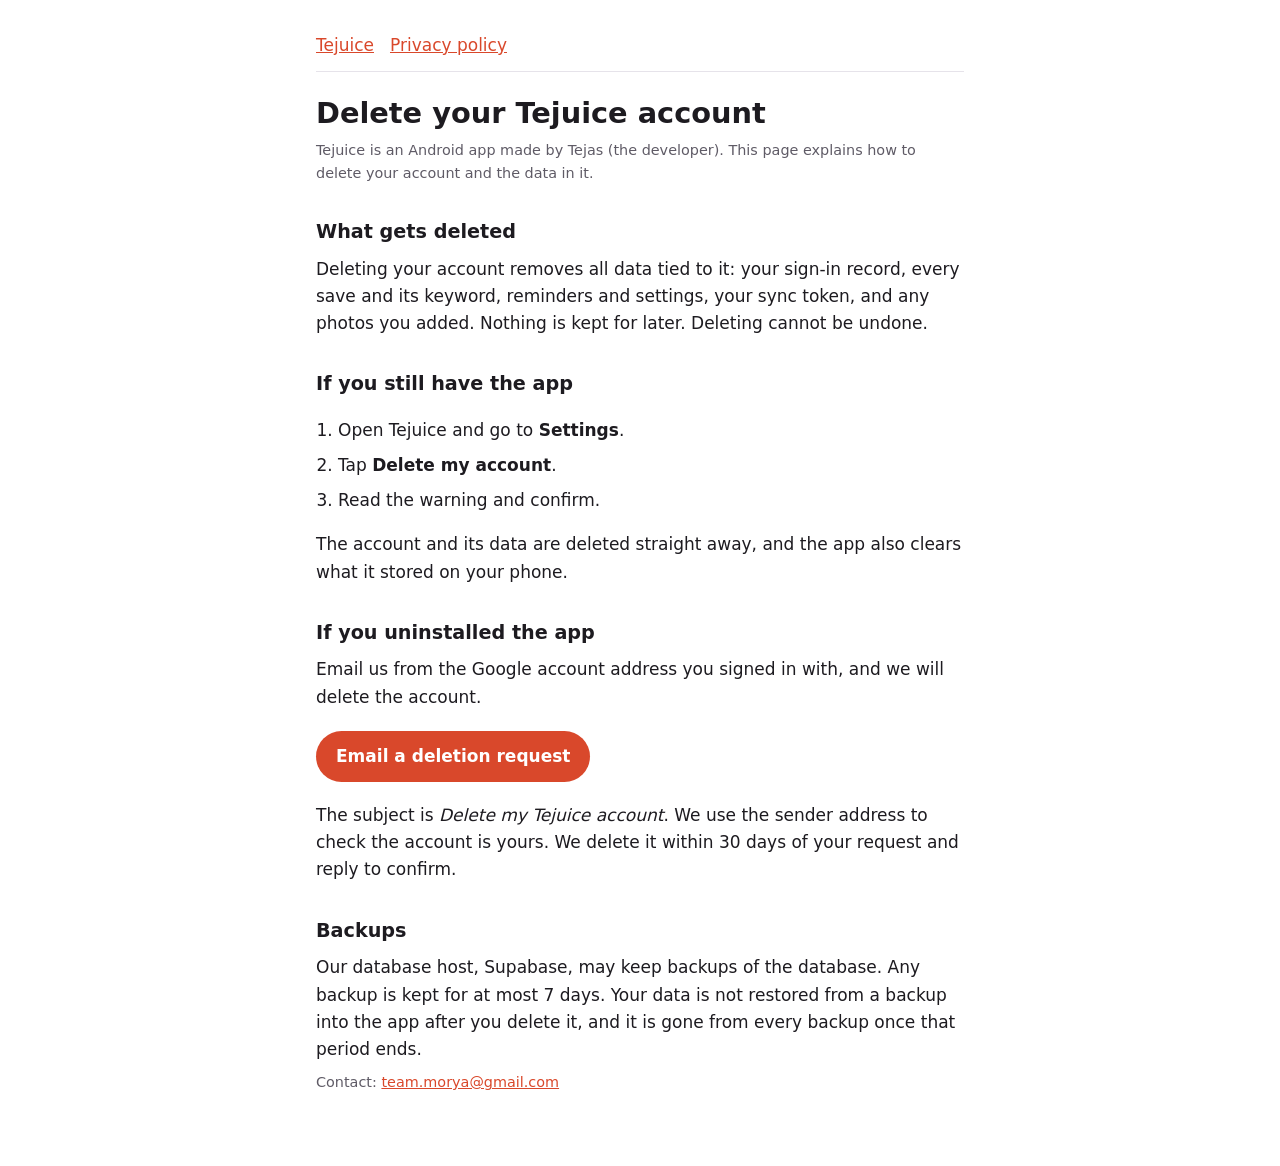
==== delete-account.html @ cef7550d "Add privacy policy and delete-account pages Co-Authored-By: Claude Sonnet 5.5 <noreply@anthropic.com" ====
<!doctype html>
<html lang="en">
<head>
<meta charset="utf-8">
<meta name="viewport" content="width=device-width, initial-scale=1">
<title>Delete your Tejuice account</title>
<link rel="stylesheet" href="style.css">
</head>
<body>
<main>
  <nav><a href="index.html">Tejuice</a><a href="privacy.html">Privacy policy</a></nav>
  <h1>Delete your Tejuice account</h1>
  <p class="muted">Tejuice is an Android app made by Tejas (the developer). This page explains how to delete your account and the data in it.</p>

  <h2>What gets deleted</h2>
  <p>Deleting your account removes all data tied to it: your sign-in record, every save and its keyword, reminders and settings, your sync token, and any photos you added. Nothing is kept for later. Deleting cannot be undone.</p>

  <h2>If you still have the app</h2>
  <ol>
    <li>Open Tejuice and go to <strong>Settings</strong>.</li>
    <li>Tap <strong>Delete my account</strong>.</li>
    <li>Read the warning and confirm.</li>
  </ol>
  <p>The account and its data are deleted straight away, and the app also clears what it stored on your phone.</p>

  <h2>If you uninstalled the app</h2>
  <p>Email us from the Google account address you signed in with, and we will delete the account.</p>
  <a class="button" href="mailto:team.morya@gmail.com?subject=Delete%20my%20Tejuice%20account">Email a deletion request</a>
  <p>The subject is <em>Delete my Tejuice account</em>. We use the sender address to check the account is yours. We delete it within 30 days of your request and reply to confirm.</p>

  <h2>Backups</h2>
  <p>Our database host, Supabase, may keep backups of the database. Any backup is kept for at most 7 days. Your data is not restored from a backup into the app after you delete it, and it is gone from every backup once that period ends.</p>

  <p class="muted">Contact: <a href="mailto:team.morya@gmail.com">team.morya@gmail.com</a></p>
</main>
</body>
</html>
---- style.css ----
:root { --bg: #ffffff; --text: #1d1b20; --muted: #5f5b66; --accent: #d9482b; --line: #e6e3ea; }
@media (prefers-color-scheme: dark) {
  :root { --bg: #14121a; --text: #f2eff7; --muted: #aaa4b5; --accent: #ff7a59; --line: #2c2936; }
}
* { box-sizing: border-box; }
body { margin: 0; background: var(--bg); color: var(--text); font: 17px/1.6 system-ui, -apple-system, "Segoe UI", Roboto, sans-serif; }
main { max-width: 680px; margin: 0 auto; padding: 32px 16px 64px; }
h1 { font-size: 1.8rem; line-height: 1.2; margin: 0 0 8px; }
h2 { font-size: 1.2rem; margin: 32px 0 8px; }
p, li { margin: 8px 0; }
ul, ol { padding-left: 22px; }
a { color: var(--accent); }
.muted { color: var(--muted); font-size: 0.9rem; }
nav { display: flex; gap: 16px; flex-wrap: wrap; margin-bottom: 24px; padding-bottom: 12px; border-bottom: 1px solid var(--line); }
.button { display: inline-block; margin: 12px 0; padding: 12px 20px; border-radius: 999px; background: var(--accent); color: #fff; text-decoration: none; font-weight: 600; }
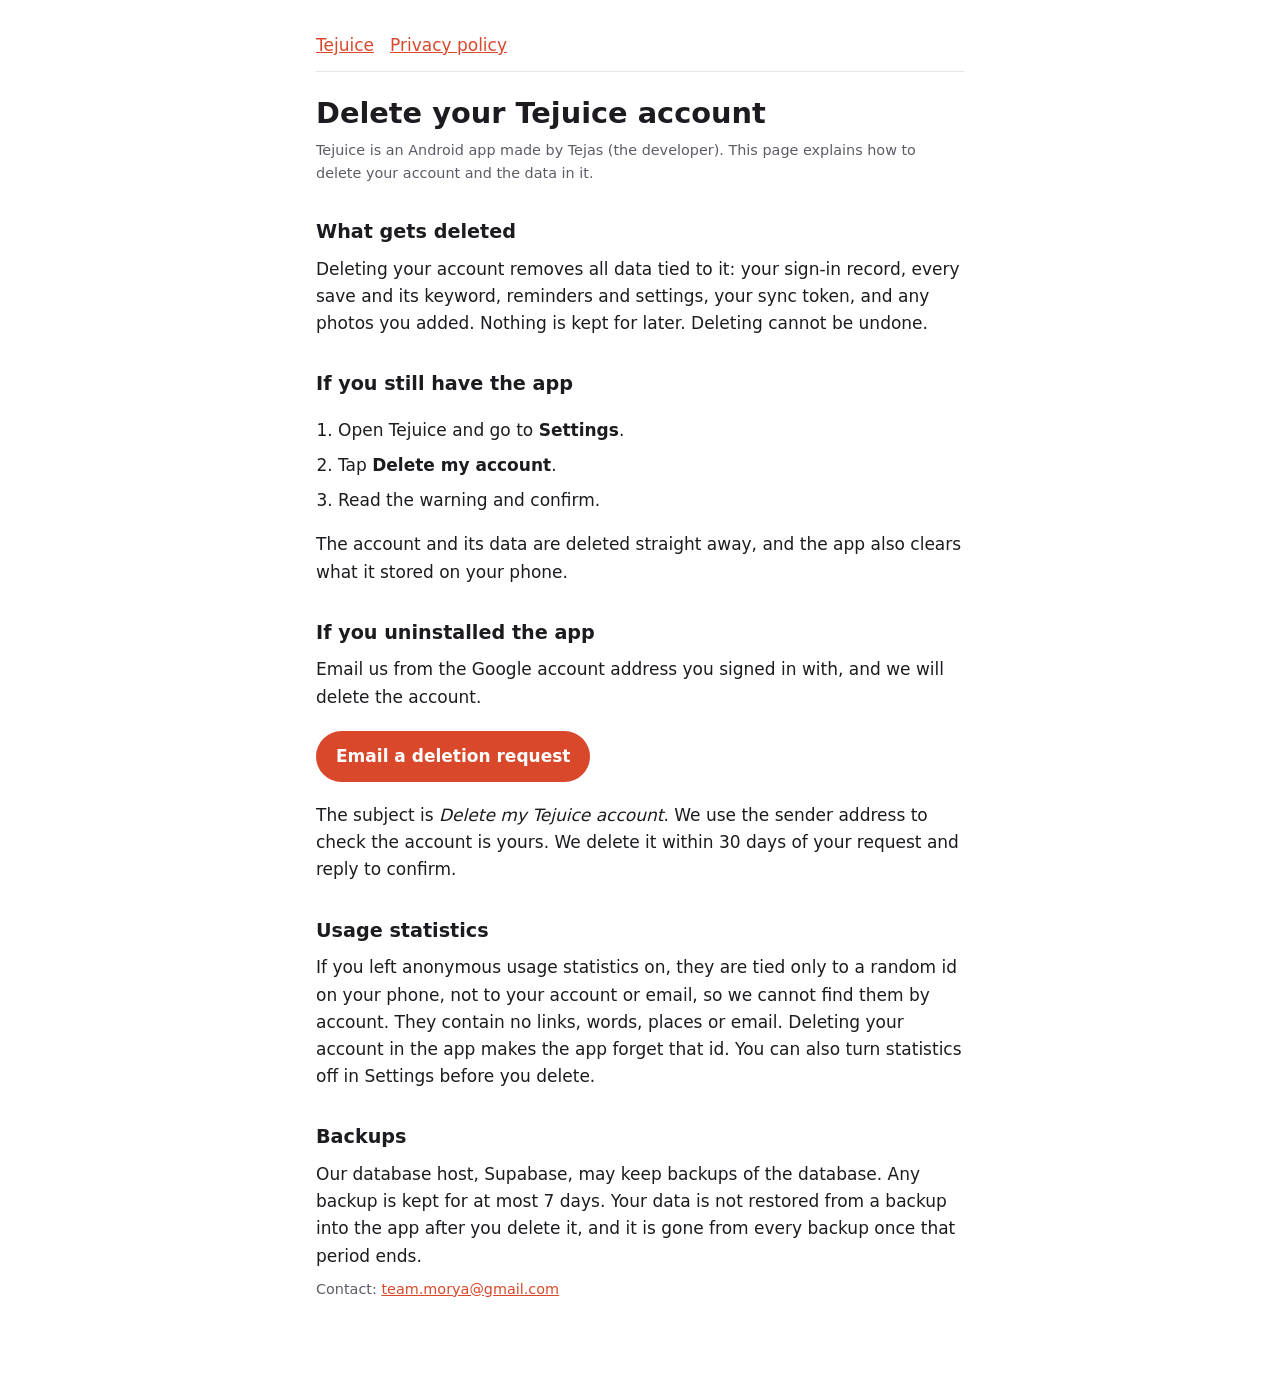
==== commit a140d9f0: "Privacy policy 2026-11-09: usage statistics with PostHog (EU), default-on notice and Settings switch" ====
--- a/delete-account.html
+++ b/delete-account.html
@@ -28,6 +28,9 @@
   <a class="button" href="mailto:team.morya@gmail.com?subject=Delete%20my%20Tejuice%20account">Email a deletion request</a>
   <p>The subject is <em>Delete my Tejuice account</em>. We use the sender address to check the account is yours. We delete it within 30 days of your request and reply to confirm.</p>
 
+  <h2>Usage statistics</h2>
+  <p>If you left anonymous usage statistics on, they are tied only to a random id on your phone, not to your account or email, so we cannot find them by account. They contain no links, words, places or email. Deleting your account in the app makes the app forget that id. You can also turn statistics off in Settings before you delete.</p>
+
   <h2>Backups</h2>
   <p>Our database host, Supabase, may keep backups of the database. Any backup is kept for at most 7 days. Your data is not restored from a backup into the app after you delete it, and it is gone from every backup once that period ends.</p>
 
